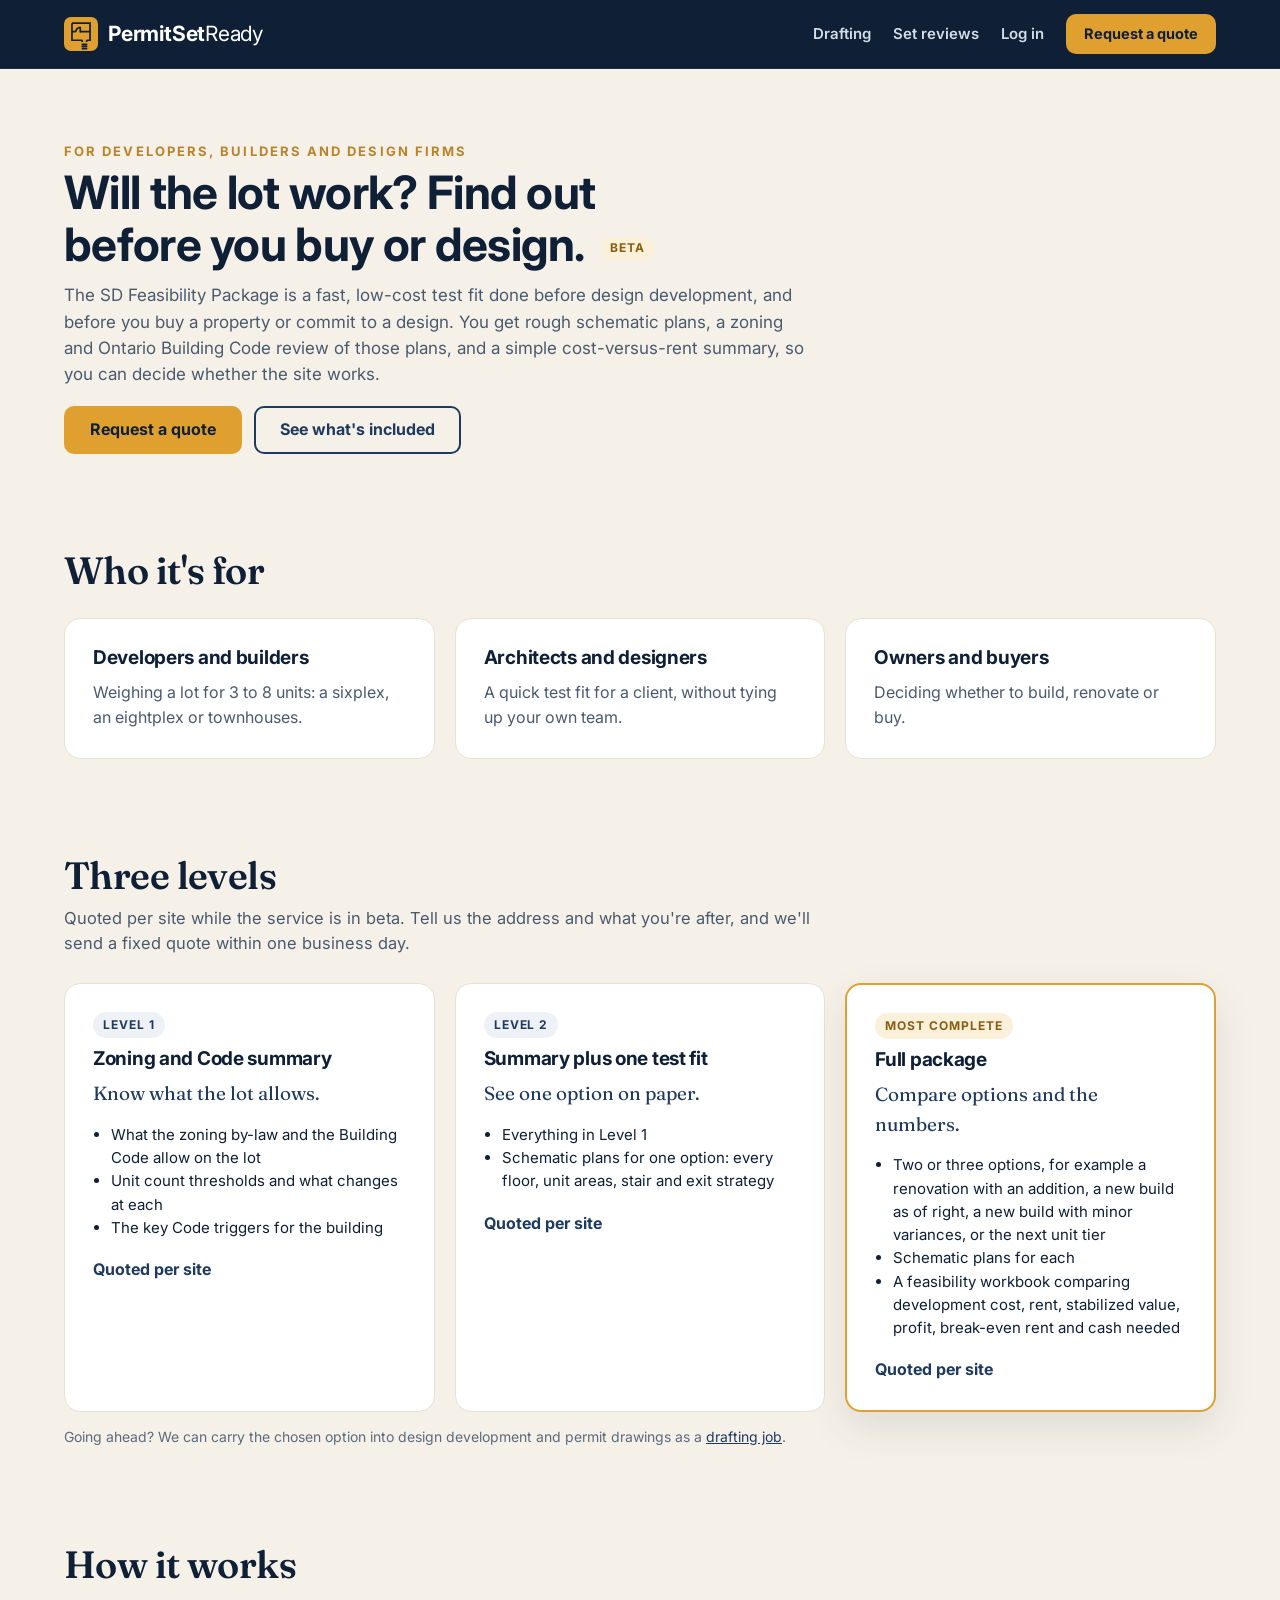
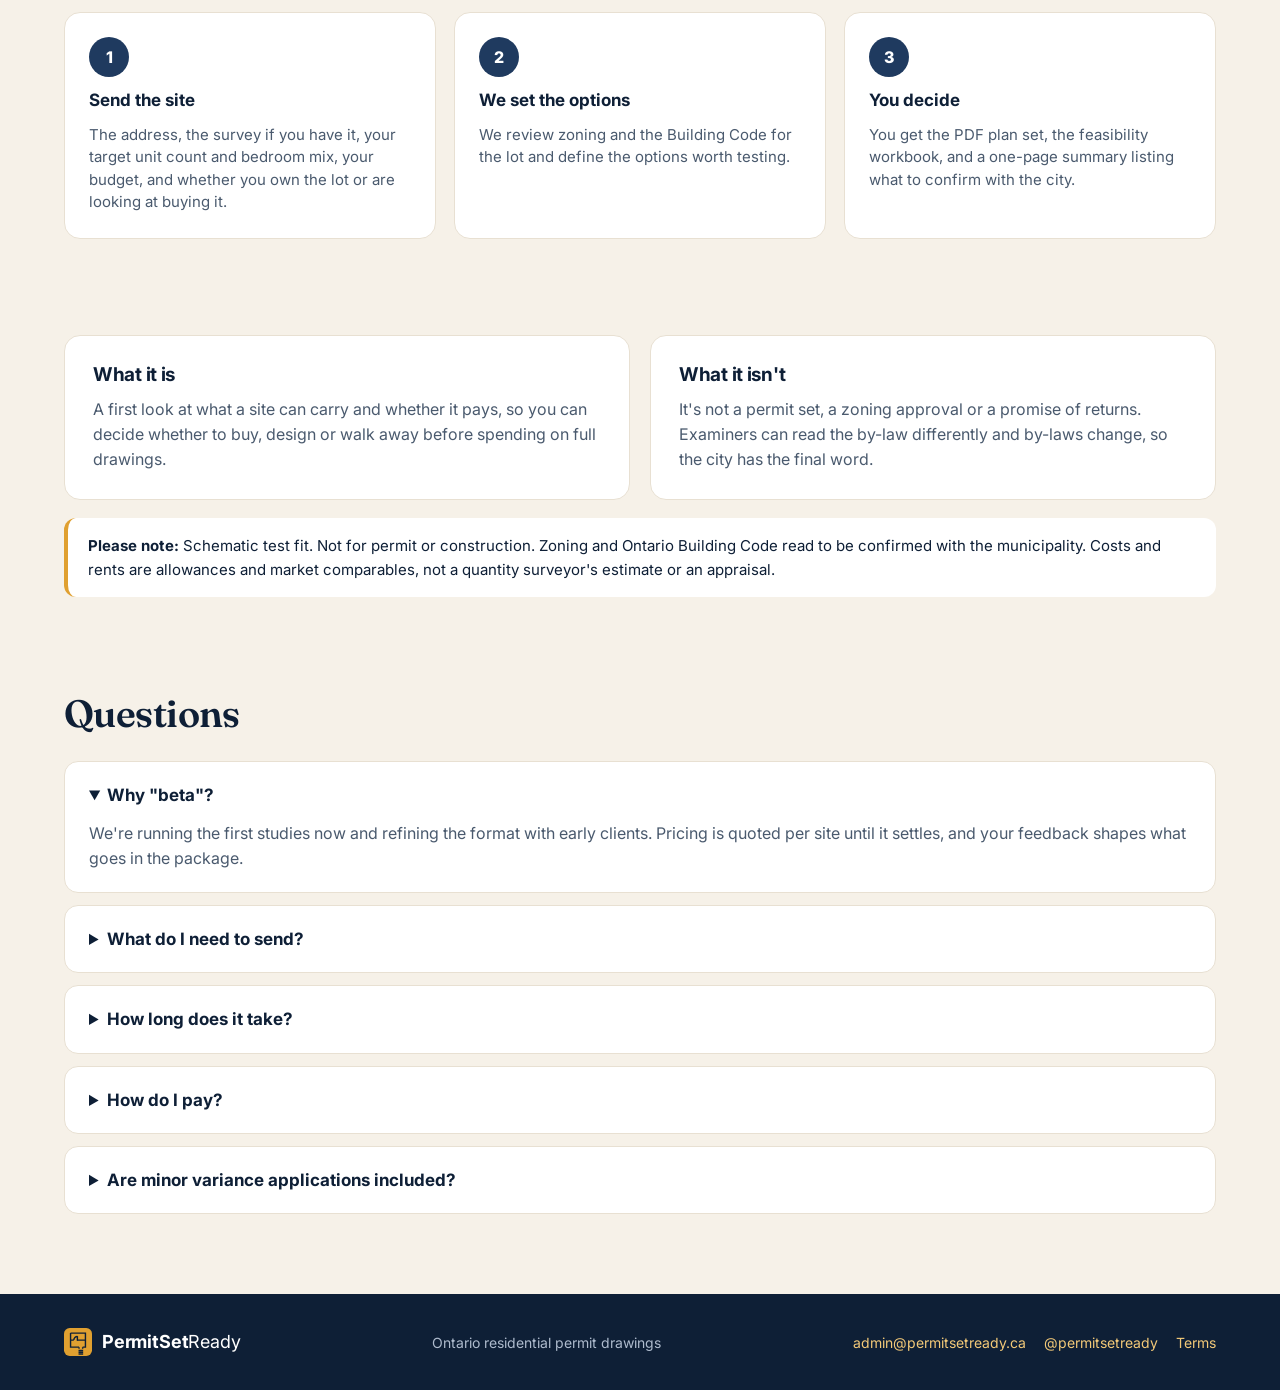
==== feasibility/index.html @ 9a68302f "Preview (not live): SD Feasibility Package (Beta) page, menu links, homepage callout, feasibility op" ====
<!doctype html>
<html lang="en-CA">
<head>
<meta charset="utf-8">
<meta name="viewport" content="width=device-width, initial-scale=1, viewport-fit=cover">
<title>SD Feasibility Package (Beta)</title>
<meta name="description" content="Before you buy a lot or commit to a design: rough schematic plans, a zoning and Ontario Building Code review, and a cost-versus-rent summary for 3 to 8 unit projects. Beta.">
<link rel="canonical" href="https://permitsetready.ca/feasibility/">
<link rel="icon" href="/img/favicon.svg" type="image/svg+xml">
<link rel="preconnect" href="https://fonts.googleapis.com">
<link rel="preconnect" href="https://fonts.gstatic.com" crossorigin>
<link href="https://fonts.googleapis.com/css2?family=Inter:wght@400;500;600;700;800&family=Fraunces:ital,opsz,wght@0,9..144,500;0,9..144,600;1,9..144,600&display=swap" rel="stylesheet">
<link rel="stylesheet" href="/assets/site.css">
<style>
  .tiers .card{gap:10px}
  .tiers ul{margin:4px 0 8px;padding-left:18px;font-size:15px}
  .tiers .tag{font-family:var(--f-display);font-size:19px;color:var(--navy);margin:0}
  .tiers .q{font-weight:700;color:var(--navy)}
  .beta{display:inline-block;margin-left:8px;padding:3px 9px;border-radius:999px;background:var(--amber-soft);color:#8A5E12;font:700 12px/1.4 Inter,sans-serif;letter-spacing:.08em;text-transform:uppercase;vertical-align:middle}
  .disc{border-left:4px solid var(--amber);background:#fff;border-radius:12px;padding:16px 20px;font-size:15px}
</style>
</head>
<body>
<header class="site-header">
  <div class="wrap">
    <nav aria-label="Main">
      <a class="logo" href="/" aria-label="PermitSetReady home"><img src="/img/logo-icon-amber.svg" alt="" width="34" height="34"><span><b>PermitSet</b>Ready</span></a>
      <button class="burger" type="button" aria-expanded="false" aria-controls="menu" onclick="var m=document.getElementById('menu');m.classList.toggle('open');this.setAttribute('aria-expanded',m.classList.contains('open'))">Menu</button>
      <div class="menu" id="menu">
        <a href="/">Drafting</a>
        <a href="/review/">Set reviews</a>
        <a href="/start/#jobs">Log in</a>
        <a class="btn btn-amber btn-sm" href="/start/#new/feasibility">Request a quote</a>
      </div>
    </nav>
  </div>
</header>

<main>
  <section class="wrap section">
    <p class="eyebrow">For developers, builders and design firms</p>
    <h1 style="font-size:clamp(30px,4.4vw,46px);margin:6px 0 12px;max-width:860px">Will the lot work? Find out before you buy or design. <span class="beta">Beta</span></h1>
    <p class="muted" style="font-size:17px;max-width:740px">The SD Feasibility Package is a fast, low-cost test fit done before design development, and before you buy a property or commit to a design. You get rough schematic plans, a zoning and Ontario Building Code review of those plans, and a simple cost-versus-rent summary, so you can decide whether the site works.</p>
    <div class="ctas" style="margin-top:18px"><a class="btn btn-amber" href="/start/#new/feasibility">Request a quote</a><a class="btn btn-line" href="#tiers">See what's included</a></div>
  </section>

  <section class="wrap section" id="who">
    <div class="section-head"><h2>Who it's for</h2></div>
    <div class="grid-3">
      <div class="card"><h3>Developers and builders</h3><p class="muted" style="margin:0">Weighing a lot for 3 to 8 units: a sixplex, an eightplex or townhouses.</p></div>
      <div class="card"><h3>Architects and designers</h3><p class="muted" style="margin:0">A quick test fit for a client, without tying up your own team.</p></div>
      <div class="card"><h3>Owners and buyers</h3><p class="muted" style="margin:0">Deciding whether to build, renovate or buy.</p></div>
    </div>
  </section>

  <section class="wrap section" id="tiers">
    <div class="section-head"><h2>Three levels</h2><p>Quoted per site while the service is in beta. Tell us the address and what you're after, and we'll send a fixed quote within one business day.</p></div>
    <div class="grid-3 tiers">
      <div class="card">
        <span class="pill navy">Level 1</span>
        <h3>Zoning and Code summary</h3>
        <p class="tag">Know what the lot allows.</p>
        <ul><li>What the zoning by-law and the Building Code allow on the lot</li><li>Unit count thresholds and what changes at each</li><li>The key Code triggers for the building</li></ul>
        <span class="q">Quoted per site</span>
      </div>
      <div class="card">
        <span class="pill navy">Level 2</span>
        <h3>Summary plus one test fit</h3>
        <p class="tag">See one option on paper.</p>
        <ul><li>Everything in Level 1</li><li>Schematic plans for one option: every floor, unit areas, stair and exit strategy</li></ul>
        <span class="q">Quoted per site</span>
      </div>
      <div class="card feature">
        <span class="pill">Most complete</span>
        <h3>Full package</h3>
        <p class="tag">Compare options and the numbers.</p>
        <ul><li>Two or three options, for example a renovation with an addition, a new build as of right, a new build with minor variances, or the next unit tier</li><li>Schematic plans for each</li><li>A feasibility workbook comparing development cost, rent, stabilized value, profit, break-even rent and cash needed</li></ul>
        <span class="q">Quoted per site</span>
      </div>
    </div>
    <p class="small" style="margin-top:14px">Going ahead? We can carry the chosen option into design development and permit drawings as a <a href="/#pricing">drafting job</a>.</p>
  </section>

  <section class="wrap section" id="how">
    <div class="section-head"><h2>How it works</h2></div>
    <ol class="steps">
      <li><span class="num">1</span><b>Send the site</b><span class="d">The address, the survey if you have it, your target unit count and bedroom mix, your budget, and whether you own the lot or are looking at buying it.</span></li>
      <li><span class="num">2</span><b>We set the options</b><span class="d">We review zoning and the Building Code for the lot and define the options worth testing.</span></li>
      <li><span class="num">3</span><b>You decide</b><span class="d">You get the PDF plan set, the feasibility workbook, and a one-page summary listing what to confirm with the city.</span></li>
    </ol>
  </section>

  <section class="wrap section" id="limits">
    <div class="grid-2">
      <div class="card">
        <h3>What it is</h3>
        <p class="muted" style="margin:0">A first look at what a site can carry and whether it pays, so you can decide whether to buy, design or walk away before spending on full drawings.</p>
      </div>
      <div class="card">
        <h3>What it isn't</h3>
        <p class="muted" style="margin:0">It's not a permit set, a zoning approval or a promise of returns. Examiners can read the by-law differently and by-laws change, so the city has the final word.</p>
      </div>
    </div>
    <p class="disc" style="margin-top:18px"><b>Please note:</b> Schematic test fit. Not for permit or construction. Zoning and Ontario Building Code read to be confirmed with the municipality. Costs and rents are allowances and market comparables, not a quantity surveyor&#39;s estimate or an appraisal.</p>
  </section>

  <section class="wrap section last" id="faq">
    <div class="section-head"><h2>Questions</h2></div>
    <div class="faq">
      <details open><summary>Why "beta"?</summary><p>We're running the first studies now and refining the format with early clients. Pricing is quoted per site until it settles, and your feedback shapes what goes in the package.</p></details>
      <details><summary>What do I need to send?</summary><p>The address is enough to start. A survey, any existing drawings, your target unit count and bedroom mix, and your budget make the test fit more accurate.</p></details>
      <details><summary>How long does it take?</summary><p>It depends on the level and the site. The delivery date is set in your quote, before you pay anything.</p></details>
      <details><summary>How do I pay?</summary><p>Accept the quote on your job page and pay the deposit by card. The balance is due when the package is ready, the same way as our drafting jobs.</p></details>
      <details><summary>Are minor variance applications included?</summary><p>No. The study can show an option that needs variances and what those would be, but the application itself is separate.</p></details>
    </div>
  </section>
</main>
<footer class="site-footer">
  <div class="wrap row">
    <a class="logo" href="/"><img src="/img/logo-icon-amber.svg" alt="" width="28" height="28"><span><b>PermitSet</b>Ready</span></a>
    <span>Ontario residential permit drawings</span>
    <span class="links"><a href="mailto:admin@permitsetready.ca">admin@permitsetready.ca</a><a href="https://instagram.com/permitsetready" rel="noopener" target="_blank">@permitsetready</a><a href="/terms/">Terms</a></span>
  </div>
</footer>
</body>
</html>
---- assets/site.css ----
/* PermitSetReady — shared styles for the website and the client portal.
   One brand: navy + amber on warm paper; Fraunces for headlines, Inter for everything else. */
:root{
  --ink:#0E1F36; --navy:#1F3A5F; --navy-2:#2A4A73;
  --amber:#E0A030; --amber-2:#F3C978; --amber-deep:#B9832A; --amber-soft:#FBF0D9; --amber-wash:#FBF5E8;
  --paper:#F6F1E8; --card:#FFFFFF; --line:#E8E0D2; --line-2:#E2D9C8;
  --text:#0E1F36; --muted:#4A5A6E; --muted-2:#5B6B7F; --on-dark:#D3DCE8; --on-dark-2:#AEBBCD;
  --ok:#2F7A55; --ok-soft:#E6F2EC; --warn:#A8670A; --warn-soft:#FBF0D9; --bad:#A33A2B; --bad-soft:#F8E4E0;
  --f-display:"Fraunces",Georgia,serif; --f-body:"Inter",system-ui,-apple-system,"Segoe UI",sans-serif;
  --max:1200px; --r:16px; --r-sm:10px;
}
*{box-sizing:border-box}
html{scroll-behavior:smooth}
body{margin:0;font-family:var(--f-body);color:var(--text);background:var(--paper);line-height:1.55;-webkit-font-smoothing:antialiased}
img{max-width:100%;height:auto;display:block}
a{color:var(--navy)} a:hover{color:var(--ink)}
h1,h2,h3{margin:0;line-height:1.12;letter-spacing:-0.015em;text-wrap:balance}
p{margin:0}
.serif{font-family:var(--f-display);font-weight:600}
.wrap{max-width:var(--max);margin:0 auto;padding-inline:24px}
@media (max-width:600px){.wrap{padding-inline:16px}}
.eyebrow{margin:0;color:var(--amber-deep);font-size:13px;font-weight:700;letter-spacing:.16em;text-transform:uppercase}
.on-dark .eyebrow,.eyebrow.light{color:var(--amber-2)}
.lead{font-size:18.5px;line-height:1.6;color:var(--muted)}
.muted{color:var(--muted)} .small{font-size:14px;color:var(--muted-2)}
:focus-visible{outline:3px solid var(--amber);outline-offset:2px}

/* buttons */
.btn{display:inline-flex;align-items:center;justify-content:center;gap:8px;min-height:48px;padding:0 24px;border-radius:var(--r-sm);font-weight:700;font-size:16px;text-decoration:none;border:2px solid transparent;cursor:pointer;font-family:inherit;transition:background .15s,border-color .15s,color .15s}
.btn-amber{background:var(--amber);color:var(--ink)} .btn-amber:hover{background:var(--amber-2);color:var(--ink)}
.btn-navy{background:var(--navy);color:#fff} .btn-navy:hover{background:var(--ink);color:#fff}
.btn-line{border-color:var(--navy);color:var(--navy);background:transparent} .btn-line:hover{background:var(--navy);color:#fff}
.btn-ghost{border-color:rgba(255,255,255,.4);color:#fff;background:transparent} .btn-ghost:hover{background:rgba(255,255,255,.1);color:#fff}
.btn-sm{min-height:40px;padding:0 16px;font-size:14.5px}
.btn svg{width:18px;height:18px}

/* header */
.site-header{background:var(--ink);padding:14px 0;position:sticky;top:env(safe-area-inset-top,0px);z-index:20;border-bottom:1px solid rgba(255,255,255,.06)}
.site-header nav{display:flex;flex-wrap:wrap;align-items:center;justify-content:space-between;gap:12px}
.logo{display:flex;align-items:center;gap:10px;text-decoration:none;color:#fff}
.logo img{width:34px;height:34px}
.logo span{font-size:21px;letter-spacing:-.01em;font-weight:400} .logo b{font-weight:700}
.logo .badge{margin-left:6px;padding:4px 10px;border-radius:999px;background:rgba(243,201,120,.16);color:var(--amber-2);font-size:12px;font-weight:700;letter-spacing:.08em;text-transform:uppercase}
.menu{display:flex;flex-wrap:wrap;gap:22px;align-items:center;font-size:15px;font-weight:600}
.menu a{color:var(--on-dark);text-decoration:none} .menu a:hover{color:#fff}
.menu a.quiet{color:#8FA0B6;font-weight:500}
.menu a.btn{color:var(--ink)}
.burger{display:none;background:none;border:1px solid rgba(255,255,255,.3);color:#fff;border-radius:8px;min-height:44px;padding:0 14px;font:inherit;font-weight:600;cursor:pointer}
@media (max-width:900px){
  .burger{display:inline-flex;align-items:center}
  .menu{display:none;width:100%;flex-direction:column;align-items:stretch;gap:4px;padding-top:10px}
  .menu.open{display:flex}
  .menu a{padding:10px 0}
  .menu a.btn{margin-top:6px}
}

/* hero */
.hero{position:relative;background:var(--ink);overflow:hidden;color:#fff}
.hero .bg{position:absolute;inset:0;background-size:cover;background-position:right center}
.hero::after{content:"";position:absolute;inset:0;background:linear-gradient(90deg,rgba(14,31,54,.97) 0%,rgba(14,31,54,.9) 42%,rgba(14,31,54,.4) 70%,rgba(14,31,54,.15) 100%)}
.hero .inner{position:relative;z-index:1;padding-block:88px 96px;display:flex;flex-direction:column;gap:18px}
.hero h1{font-family:var(--f-display);font-weight:600;font-size:clamp(38px,6vw,60px);line-height:1.04;max-width:680px}
.hero h1 em{color:var(--amber-2);font-style:italic}
.hero .lead{color:var(--on-dark);max-width:540px}
.hero .ctas{display:flex;flex-wrap:wrap;gap:12px;margin-top:8px}
@media (max-width:700px){.hero .bg{background-position:62% center}.hero::after{background:linear-gradient(180deg,rgba(14,31,54,.85) 0%,rgba(14,31,54,.75) 55%,rgba(14,31,54,.94) 100%)}.hero .inner{padding-block:56px 64px}}
.hero.doors .inner{padding-bottom:190px}

/* door cards (landing) */
.doors-wrap{position:relative;z-index:2;margin-top:-130px}
.doors-wrap h2{color:#fff;font-size:15px;font-weight:700;letter-spacing:.14em;text-transform:uppercase;margin-bottom:18px}
.door-grid{display:grid;grid-template-columns:repeat(auto-fit,minmax(min(100%,420px),1fr));gap:24px}
.door{display:flex;flex-direction:column;border-radius:20px;overflow:hidden;text-decoration:none;box-shadow:0 14px 40px rgba(14,31,54,.16);transition:transform .2s,box-shadow .2s}
.door:hover{transform:translateY(-4px);box-shadow:0 22px 50px rgba(14,31,54,.22)}
.door img{width:100%;height:230px;object-fit:cover}
.door .body{padding:30px 32px 32px;display:flex;flex-direction:column;gap:14px;flex-grow:1}
.door h3{font-family:var(--f-display);font-weight:600;font-size:32px;line-height:1.1}
.door.light{background:#fff;color:var(--ink)} .door.light p.desc{color:var(--muted)}
.door.dark{background:var(--navy);color:#fff} .door.dark p.desc{color:#C9D4E2} .door.dark .eyebrow{color:var(--amber-2)}
.door p.desc{font-size:16.5px;line-height:1.55}
.door .go{margin-top:auto;align-self:flex-start}
@media (prefers-reduced-motion:reduce){.door,.btn{transition:none}.door:hover{transform:none}}

/* lists with ticks */
.ticks{list-style:none;margin:4px 0 0;padding:0;display:flex;flex-direction:column;gap:8px;font-size:15px}
.ticks li{display:flex;gap:10px;align-items:flex-start}
.ticks li::before{content:"";flex:0 0 18px;height:18px;margin-top:2px;background:no-repeat center/18px url("data:image/svg+xml,%3Csvg xmlns='http://www.w3.org/2000/svg' viewBox='0 0 24 24' fill='none' stroke='%23E0A030' stroke-width='2.6' stroke-linecap='round' stroke-linejoin='round'%3E%3Cpath d='M5 12l5 5L20 7'/%3E%3C/svg%3E")}

/* sections */
section{scroll-margin-top:80px}
.section{padding-block:72px 24px}
.section.last{padding-bottom:80px}
.section-head{display:flex;flex-direction:column;gap:8px;margin-bottom:26px;max-width:760px}
.section-head h2{font-family:var(--f-display);font-weight:600;font-size:clamp(30px,4vw,38px)}
.section-head p{color:var(--muted);font-size:16.5px}

/* stats strip */
.stats{display:grid;grid-template-columns:repeat(auto-fit,minmax(200px,1fr));border-top:1px solid var(--line-2);border-bottom:1px solid var(--line-2)}
.stats div{padding:24px 20px}
.stats b{display:block;font-size:30px;font-weight:800;letter-spacing:-.02em}
.stats span{color:var(--muted-2);font-size:14px}
.stats.dark{background:var(--navy);color:#fff;border:0} .stats.dark span{color:var(--on-dark-2)}

/* cards */
.card{background:var(--card);border:1px solid var(--line);border-radius:var(--r);padding:28px;display:flex;flex-direction:column;gap:12px;min-width:0}
.card h3{font-size:19px}
.card.feature{border:2px solid var(--amber);box-shadow:0 16px 40px rgba(14,31,54,.10)}
.card.dark{background:var(--ink);color:#fff;border:0}
.grid-2{display:grid;grid-template-columns:repeat(auto-fit,minmax(min(100%,340px),1fr));gap:20px}
.grid-3{display:grid;grid-template-columns:repeat(auto-fit,minmax(min(100%,300px),1fr));gap:20px}
.grid-4{display:grid;grid-template-columns:repeat(auto-fit,minmax(min(100%,250px),1fr));gap:18px}
.pill{align-self:flex-start;padding:4px 10px;border-radius:999px;background:var(--amber-soft);color:#8A5E12;font-size:12px;font-weight:700;letter-spacing:.08em;text-transform:uppercase}
.pill.navy{background:#EEF2F7;color:var(--navy)}
.price{font-size:40px;font-weight:800;letter-spacing:-.02em;margin-top:6px}
.price small{font-size:18px;font-weight:600;color:var(--muted-2)}
.icon{width:30px;height:30px;stroke:var(--navy);fill:none;stroke-width:1.7;stroke-linecap:round;stroke-linejoin:round}

/* price list */
.plist{list-style:none;margin:0;padding:0}
.plist li{display:flex;justify-content:space-between;gap:12px;padding:11px 0;border-bottom:1px solid rgba(14,31,54,.08);font-size:15.5px}
.plist li b{font-weight:700}

/* steps */
.steps{list-style:none;margin:0;padding:0;display:grid;grid-template-columns:repeat(auto-fit,minmax(min(100%,240px),1fr));gap:18px}
.steps li{background:#fff;border:1px solid var(--line);border-radius:var(--r);padding:24px;display:flex;flex-direction:column;gap:10px}
.steps .num{width:40px;height:40px;border-radius:50%;background:var(--navy);color:#fff;font-weight:800;display:flex;align-items:center;justify-content:center}
.steps b{font-size:17px} .steps span.d{color:var(--muted);font-size:15px;line-height:1.5}
.steps .who{margin-top:auto;color:var(--amber-deep);font-size:12px;font-weight:700;letter-spacing:.1em;text-transform:uppercase}

/* table */
.table-box{overflow-x:auto;background:#fff;border:1px solid var(--line);border-radius:var(--r)}
.wtable{width:100%;min-width:760px;border-collapse:collapse}
.wtable th,.wtable td{padding:16px 18px;text-align:left;vertical-align:top;border-bottom:1px solid var(--line);font-size:15px;line-height:1.45}
.wtable thead th{background:var(--ink);color:#fff;font-size:14px;font-weight:700}
.wtable tbody th{color:var(--muted-2);font-weight:600;width:24%}
.wtable td.us{background:var(--amber-wash)}

/* callout */
.callout{display:flex;gap:14px;align-items:flex-start;background:#fff;border:1px solid var(--line);border-radius:14px;padding:18px 22px}
.callout svg{flex:0 0 22px;margin-top:2px}
.callout p{color:var(--muted);font-size:14.5px;line-height:1.6}
.callout b{color:var(--ink)}

/* dark panel */
.panel-dark{background:var(--ink);color:#fff;border-radius:20px;padding:40px 44px;display:flex;flex-wrap:wrap;gap:32px}
.panel-dark .col-a{flex:1 1 360px} .panel-dark .col-b{flex:1 1 480px;display:flex;flex-direction:column;gap:14px;color:var(--on-dark);font-size:16.5px;line-height:1.6}
.panel-dark h2{font-family:var(--f-display);font-weight:600;font-size:34px;line-height:1.12;margin-top:10px}
@media (max-width:600px){.panel-dark{padding:28px 22px}}

/* split hero (homeowners) */
.split{display:flex;flex-wrap:wrap;gap:48px;align-items:center}
.split > div{flex:1 1 480px;display:flex;flex-direction:column;gap:18px;min-width:0}
.split > img{flex:1 1 520px;min-width:0;width:100%;aspect-ratio:3/2;object-fit:cover;border-radius:20px;box-shadow:0 18px 44px rgba(14,31,54,.16)}
.page-hero{background:#fff;border-bottom:1px solid var(--line)}
.page-hero .split{padding-block:72px}
.page-hero h1{font-family:var(--f-display);font-weight:600;font-size:clamp(36px,5vw,54px);line-height:1.05}
.ctas{display:flex;flex-wrap:wrap;gap:12px}

/* gallery */
.gallery{display:grid;grid-template-columns:repeat(auto-fit,minmax(min(100%,260px),1fr));gap:16px}
.gallery figure{margin:0;background:#fff;border:1px solid var(--line);border-radius:14px;overflow:hidden;display:flex;flex-direction:column}
.gallery img{width:100%;height:220px;object-fit:contain;padding:12px;background:#fff}
.gallery figcaption{padding:10px 14px;background:var(--amber-wash);font-size:13px;font-weight:600;color:var(--navy);border-top:1px solid var(--line)}

/* faq */
.faq{display:flex;flex-direction:column;gap:12px}
.faq details{background:#fff;border:1px solid var(--line);border-radius:14px;padding:20px 24px}
.faq summary{cursor:pointer;font-weight:700;font-size:17px}
.faq details p{margin-top:12px;color:var(--muted);font-size:16px;line-height:1.6}

/* products */
.product{background:#fff;border:1px solid var(--line);border-radius:var(--r);overflow:hidden;display:flex;flex-direction:column}
.product img{width:100%;height:190px;object-fit:cover}
.product .body{padding:22px;display:flex;flex-direction:column;gap:10px;flex-grow:1}
.product .body .btn{margin-top:auto;align-self:flex-start}
.product .cost{font-weight:700}

/* footer */
.site-footer{background:var(--ink);color:var(--on-dark-2);padding:34px 0;font-size:14px}
.site-footer .row{display:flex;flex-wrap:wrap;gap:18px;justify-content:space-between;align-items:center}
.site-footer a{color:var(--amber-2);text-decoration:none} .site-footer a:hover{color:#fff}
.site-footer .links{display:flex;flex-wrap:wrap;gap:18px}
.site-footer .logo span{font-size:18px} .site-footer .logo img{width:28px;height:28px}
.sr-only{position:absolute;width:1px;height:1px;padding:0;margin:-1px;overflow:hidden;clip:rect(0,0,0,0);white-space:nowrap;border:0}
.site-footer a.logo{color:#fff}
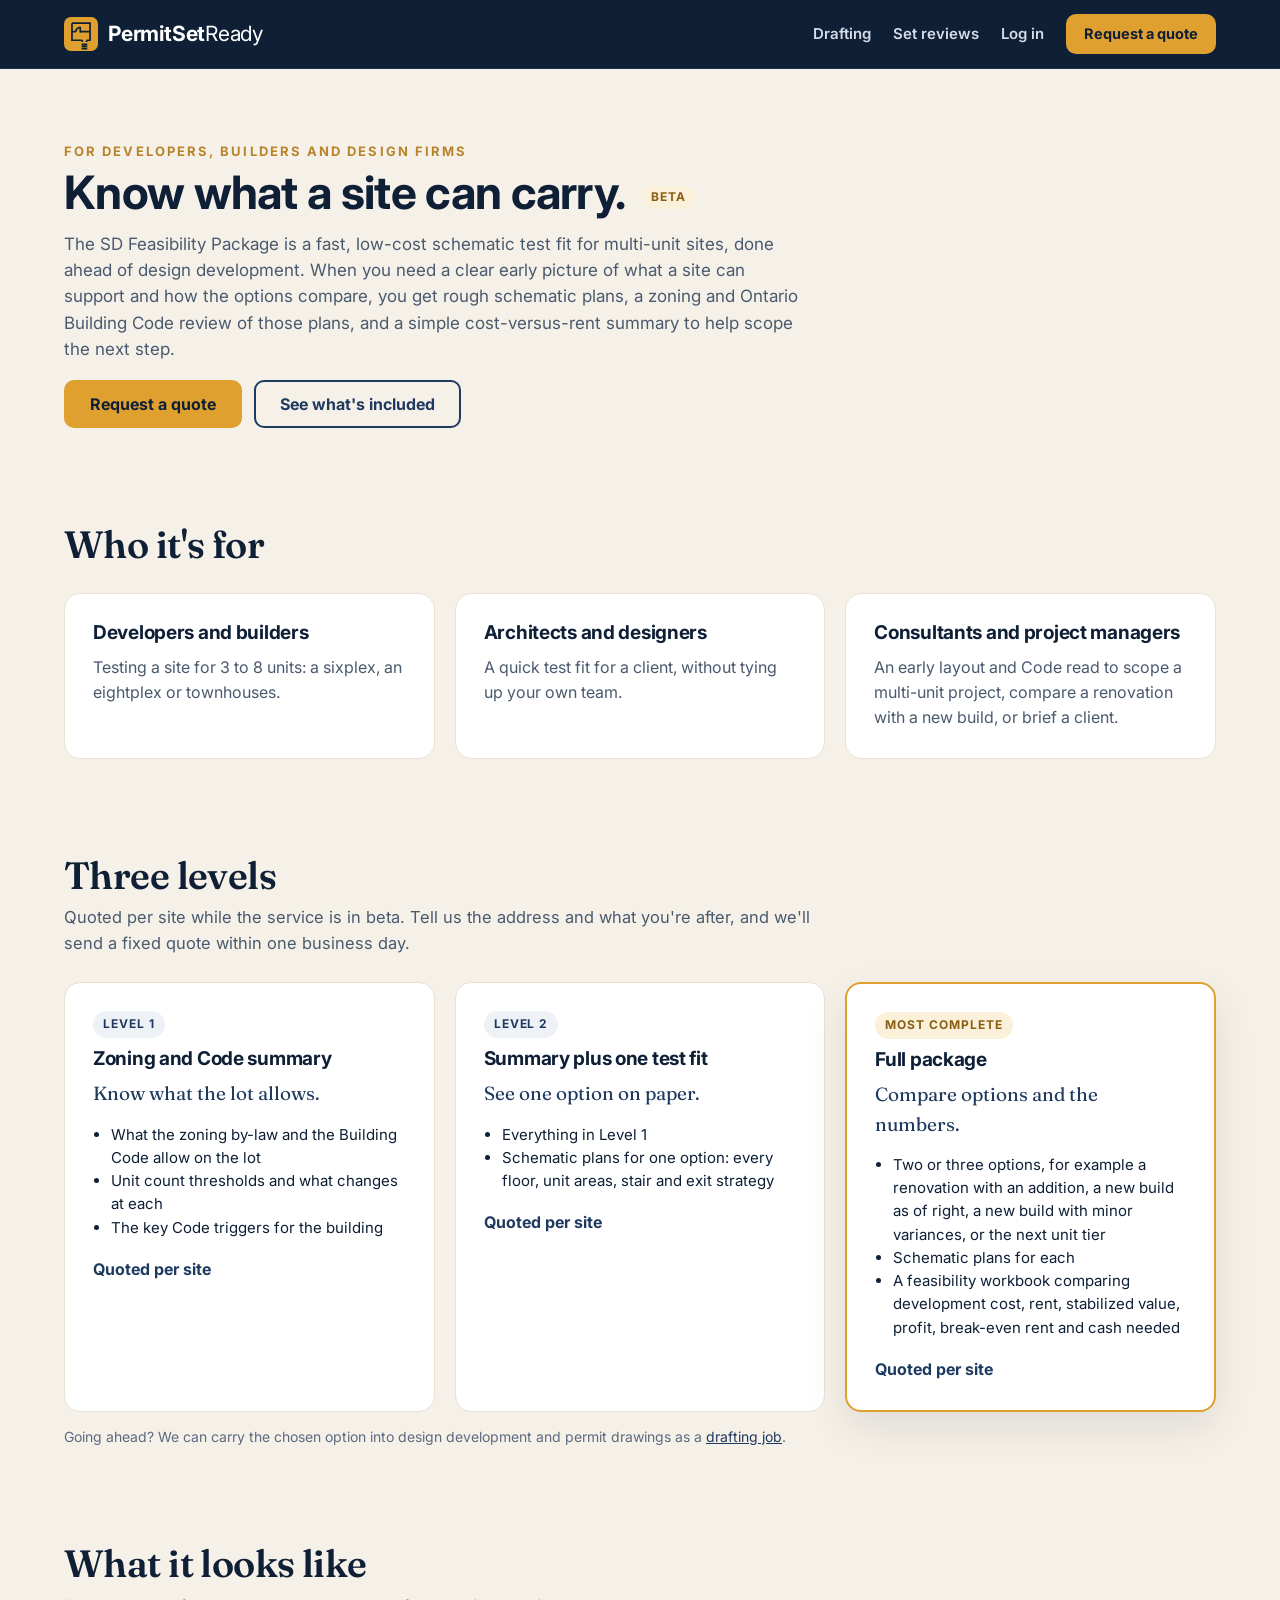
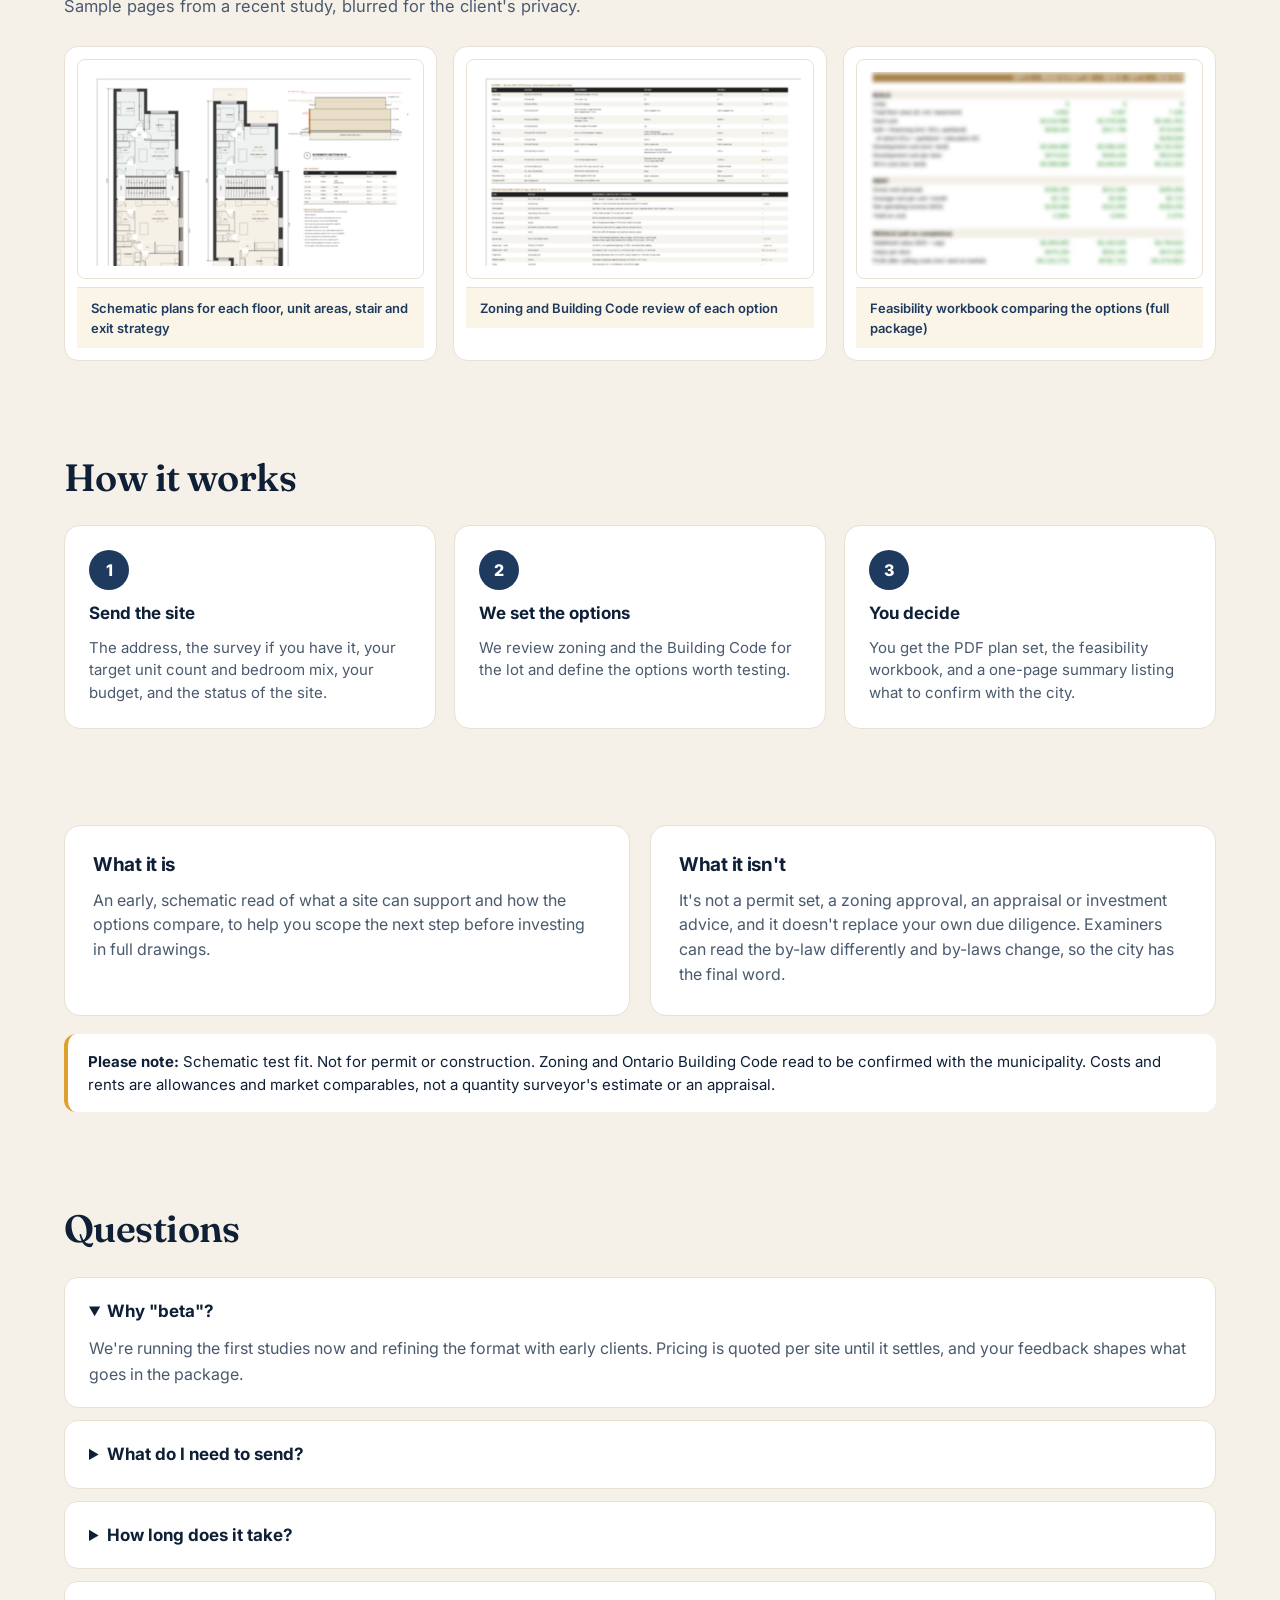
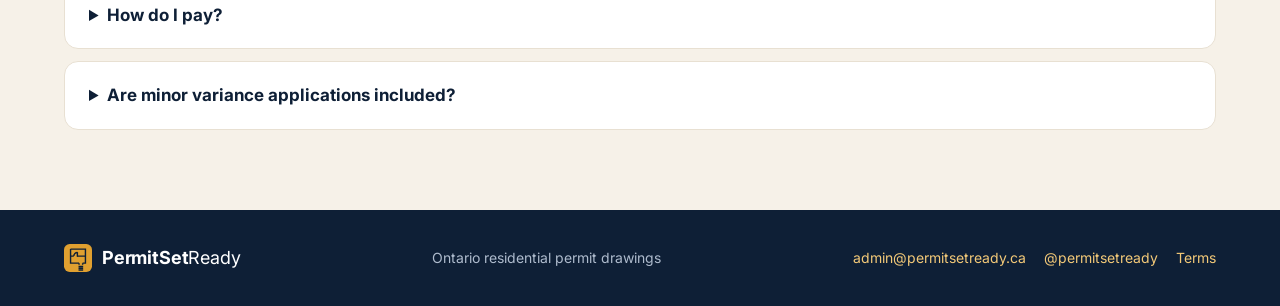
==== commit d3b043d8: "Preview: feasibility copy for firms (no 'before you buy'), blurred sample pages, paid in full up fro" ====
--- a/feasibility/index.html
+++ b/feasibility/index.html
@@ -4,7 +4,7 @@
 <meta charset="utf-8">
 <meta name="viewport" content="width=device-width, initial-scale=1, viewport-fit=cover">
 <title>SD Feasibility Package (Beta)</title>
-<meta name="description" content="Before you buy a lot or commit to a design: rough schematic plans, a zoning and Ontario Building Code review, and a cost-versus-rent summary for 3 to 8 unit projects. Beta.">
+<meta name="description" content="An early schematic read of what a multi-unit site can support: rough plans, a zoning and Ontario Building Code review, and a cost-versus-rent summary for 3 to 8 unit projects. For developers, builders and design firms. Beta.">
 <link rel="canonical" href="https://permitsetready.ca/feasibility/">
 <link rel="icon" href="/img/favicon.svg" type="image/svg+xml">
 <link rel="preconnect" href="https://fonts.googleapis.com">
@@ -39,17 +39,17 @@
 <main>
   <section class="wrap section">
     <p class="eyebrow">For developers, builders and design firms</p>
-    <h1 style="font-size:clamp(30px,4.4vw,46px);margin:6px 0 12px;max-width:860px">Will the lot work? Find out before you buy or design. <span class="beta">Beta</span></h1>
-    <p class="muted" style="font-size:17px;max-width:740px">The SD Feasibility Package is a fast, low-cost test fit done before design development, and before you buy a property or commit to a design. You get rough schematic plans, a zoning and Ontario Building Code review of those plans, and a simple cost-versus-rent summary, so you can decide whether the site works.</p>
+    <h1 style="font-size:clamp(30px,4.4vw,46px);margin:6px 0 12px;max-width:860px">Know what a site can carry. <span class="beta">Beta</span></h1>
+    <p class="muted" style="font-size:17px;max-width:740px">The SD Feasibility Package is a fast, low-cost schematic test fit for multi-unit sites, done ahead of design development. When you need a clear early picture of what a site can support and how the options compare, you get rough schematic plans, a zoning and Ontario Building Code review of those plans, and a simple cost-versus-rent summary to help scope the next step.</p>
     <div class="ctas" style="margin-top:18px"><a class="btn btn-amber" href="/start/#new/feasibility">Request a quote</a><a class="btn btn-line" href="#tiers">See what's included</a></div>
   </section>
 
   <section class="wrap section" id="who">
     <div class="section-head"><h2>Who it's for</h2></div>
     <div class="grid-3">
-      <div class="card"><h3>Developers and builders</h3><p class="muted" style="margin:0">Weighing a lot for 3 to 8 units: a sixplex, an eightplex or townhouses.</p></div>
+      <div class="card"><h3>Developers and builders</h3><p class="muted" style="margin:0">Testing a site for 3 to 8 units: a sixplex, an eightplex or townhouses.</p></div>
       <div class="card"><h3>Architects and designers</h3><p class="muted" style="margin:0">A quick test fit for a client, without tying up your own team.</p></div>
-      <div class="card"><h3>Owners and buyers</h3><p class="muted" style="margin:0">Deciding whether to build, renovate or buy.</p></div>
+      <div class="card"><h3>Consultants and project managers</h3><p class="muted" style="margin:0">An early layout and Code read to scope a multi-unit project, compare a renovation with a new build, or brief a client.</p></div>
     </div>
   </section>
 
@@ -81,10 +81,19 @@
     <p class="small" style="margin-top:14px">Going ahead? We can carry the chosen option into design development and permit drawings as a <a href="/#pricing">drafting job</a>.</p>
   </section>
 
+  <section class="wrap section" id="sample">
+    <div class="section-head"><h2>What it looks like</h2><p>Sample pages from a recent study, blurred for the client's privacy.</p></div>
+    <div class="gallery">
+      <figure class="card" style="padding:12px;margin:0;gap:8px"><img src="/img/feasibility/feas-plans.jpg" alt="Sample schematic floor plans and unit schedule, blurred" loading="lazy" style="width:100%;aspect-ratio:4/3;object-fit:cover;object-position:top left;border-radius:8px;border:1px solid var(--line)"><figcaption class="small">Schematic plans for each floor, unit areas, stair and exit strategy</figcaption></figure>
+      <figure class="card" style="padding:12px;margin:0;gap:8px"><img src="/img/feasibility/feas-zoning.jpg" alt="Sample zoning and Building Code review table, blurred" loading="lazy" style="width:100%;aspect-ratio:4/3;object-fit:cover;object-position:top left;border-radius:8px;border:1px solid var(--line)"><figcaption class="small">Zoning and Building Code review of each option</figcaption></figure>
+      <figure class="card" style="padding:12px;margin:0;gap:8px"><img src="/img/feasibility/feas-workbook.jpg" alt="Sample feasibility workbook summary, blurred" loading="lazy" style="width:100%;aspect-ratio:4/3;object-fit:cover;object-position:top left;border-radius:8px;border:1px solid var(--line)"><figcaption class="small">Feasibility workbook comparing the options (full package)</figcaption></figure>
+    </div>
+  </section>
+
   <section class="wrap section" id="how">
     <div class="section-head"><h2>How it works</h2></div>
     <ol class="steps">
-      <li><span class="num">1</span><b>Send the site</b><span class="d">The address, the survey if you have it, your target unit count and bedroom mix, your budget, and whether you own the lot or are looking at buying it.</span></li>
+      <li><span class="num">1</span><b>Send the site</b><span class="d">The address, the survey if you have it, your target unit count and bedroom mix, your budget, and the status of the site.</span></li>
       <li><span class="num">2</span><b>We set the options</b><span class="d">We review zoning and the Building Code for the lot and define the options worth testing.</span></li>
       <li><span class="num">3</span><b>You decide</b><span class="d">You get the PDF plan set, the feasibility workbook, and a one-page summary listing what to confirm with the city.</span></li>
     </ol>
@@ -94,11 +103,11 @@
     <div class="grid-2">
       <div class="card">
         <h3>What it is</h3>
-        <p class="muted" style="margin:0">A first look at what a site can carry and whether it pays, so you can decide whether to buy, design or walk away before spending on full drawings.</p>
+        <p class="muted" style="margin:0">An early, schematic read of what a site can support and how the options compare, to help you scope the next step before investing in full drawings.</p>
       </div>
       <div class="card">
         <h3>What it isn't</h3>
-        <p class="muted" style="margin:0">It's not a permit set, a zoning approval or a promise of returns. Examiners can read the by-law differently and by-laws change, so the city has the final word.</p>
+        <p class="muted" style="margin:0">It's not a permit set, a zoning approval, an appraisal or investment advice, and it doesn't replace your own due diligence. Examiners can read the by-law differently and by-laws change, so the city has the final word.</p>
       </div>
     </div>
     <p class="disc" style="margin-top:18px"><b>Please note:</b> Schematic test fit. Not for permit or construction. Zoning and Ontario Building Code read to be confirmed with the municipality. Costs and rents are allowances and market comparables, not a quantity surveyor&#39;s estimate or an appraisal.</p>
@@ -110,7 +119,7 @@
       <details open><summary>Why "beta"?</summary><p>We're running the first studies now and refining the format with early clients. Pricing is quoted per site until it settles, and your feedback shapes what goes in the package.</p></details>
       <details><summary>What do I need to send?</summary><p>The address is enough to start. A survey, any existing drawings, your target unit count and bedroom mix, and your budget make the test fit more accurate.</p></details>
       <details><summary>How long does it take?</summary><p>It depends on the level and the site. The delivery date is set in your quote, before you pay anything.</p></details>
-      <details><summary>How do I pay?</summary><p>Accept the quote on your job page and pay the deposit by card. The balance is due when the package is ready, the same way as our drafting jobs.</p></details>
+      <details><summary>How do I pay?</summary><p>By card on your job page when you accept the quote. Feasibility packages are paid in full up front, plus HST.</p></details>
       <details><summary>Are minor variance applications included?</summary><p>No. The study can show an option that needs variances and what those would be, but the application itself is separate.</p></details>
     </div>
   </section>
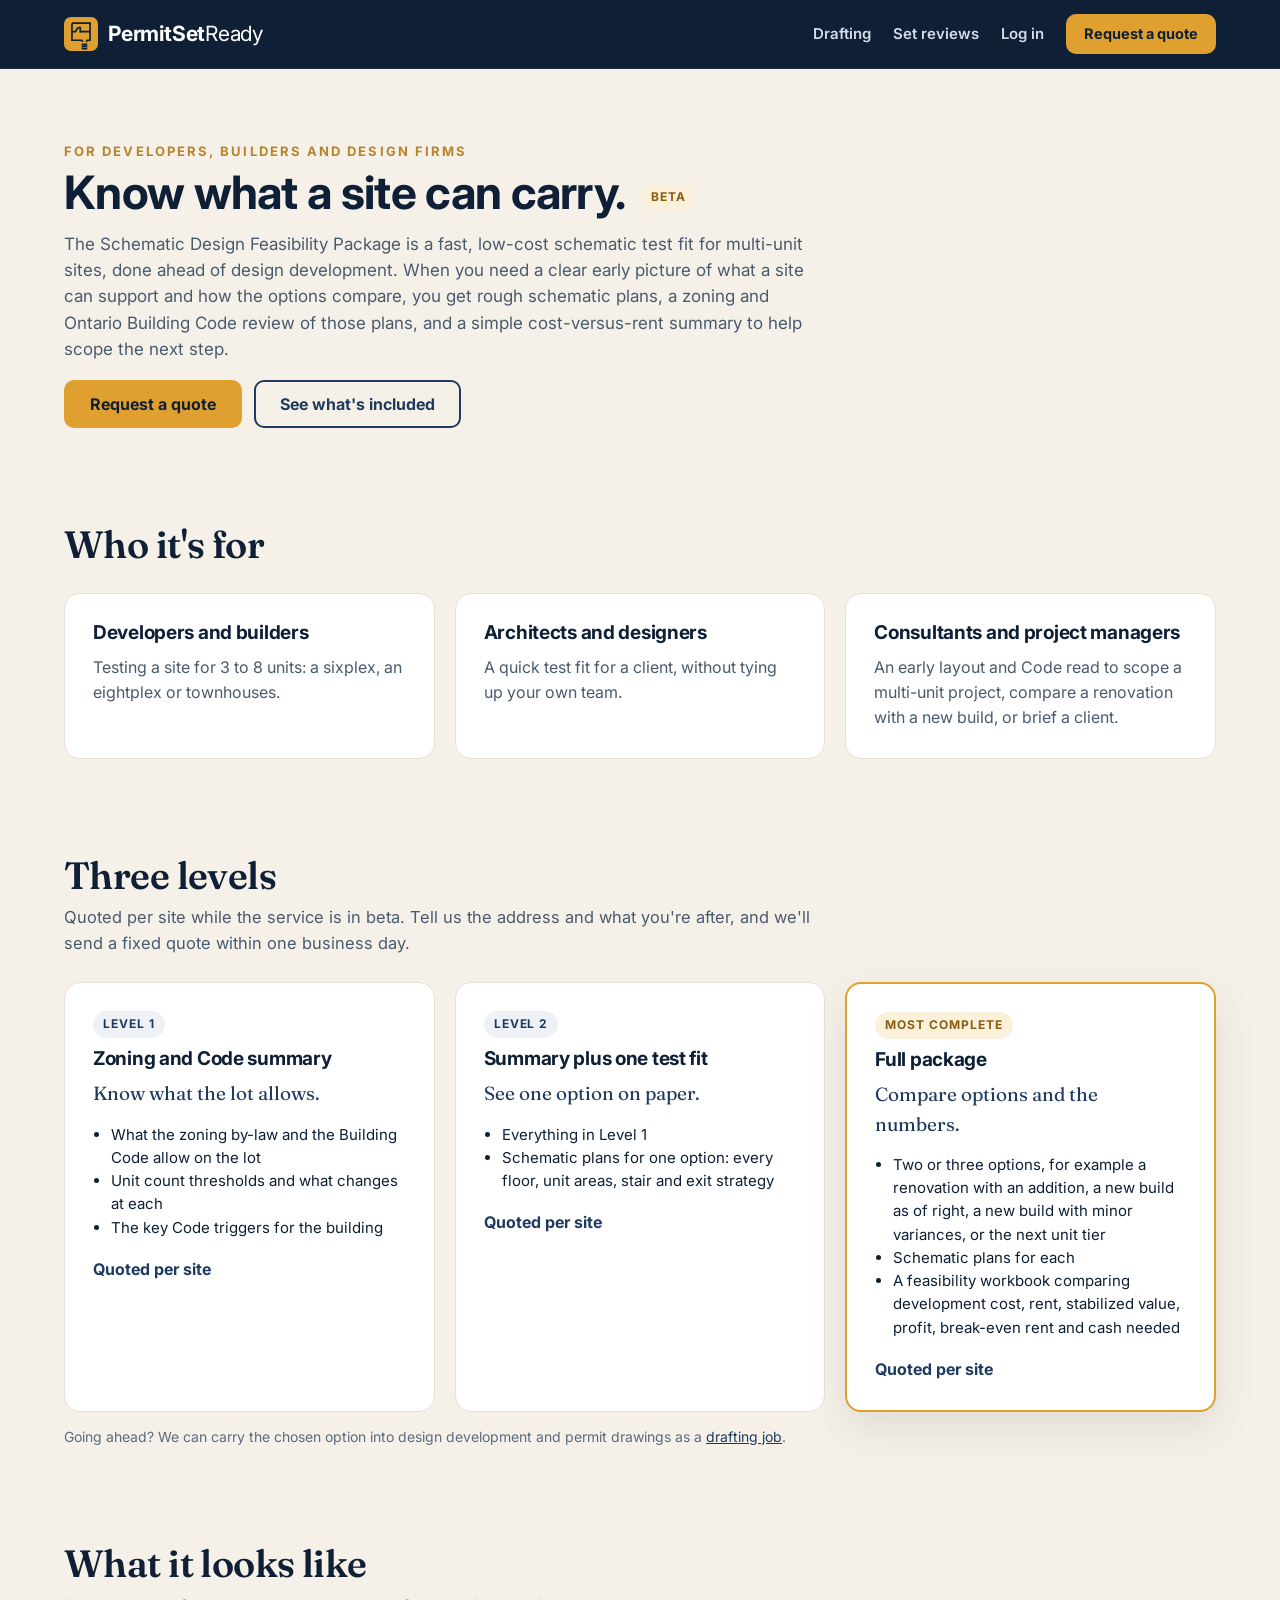
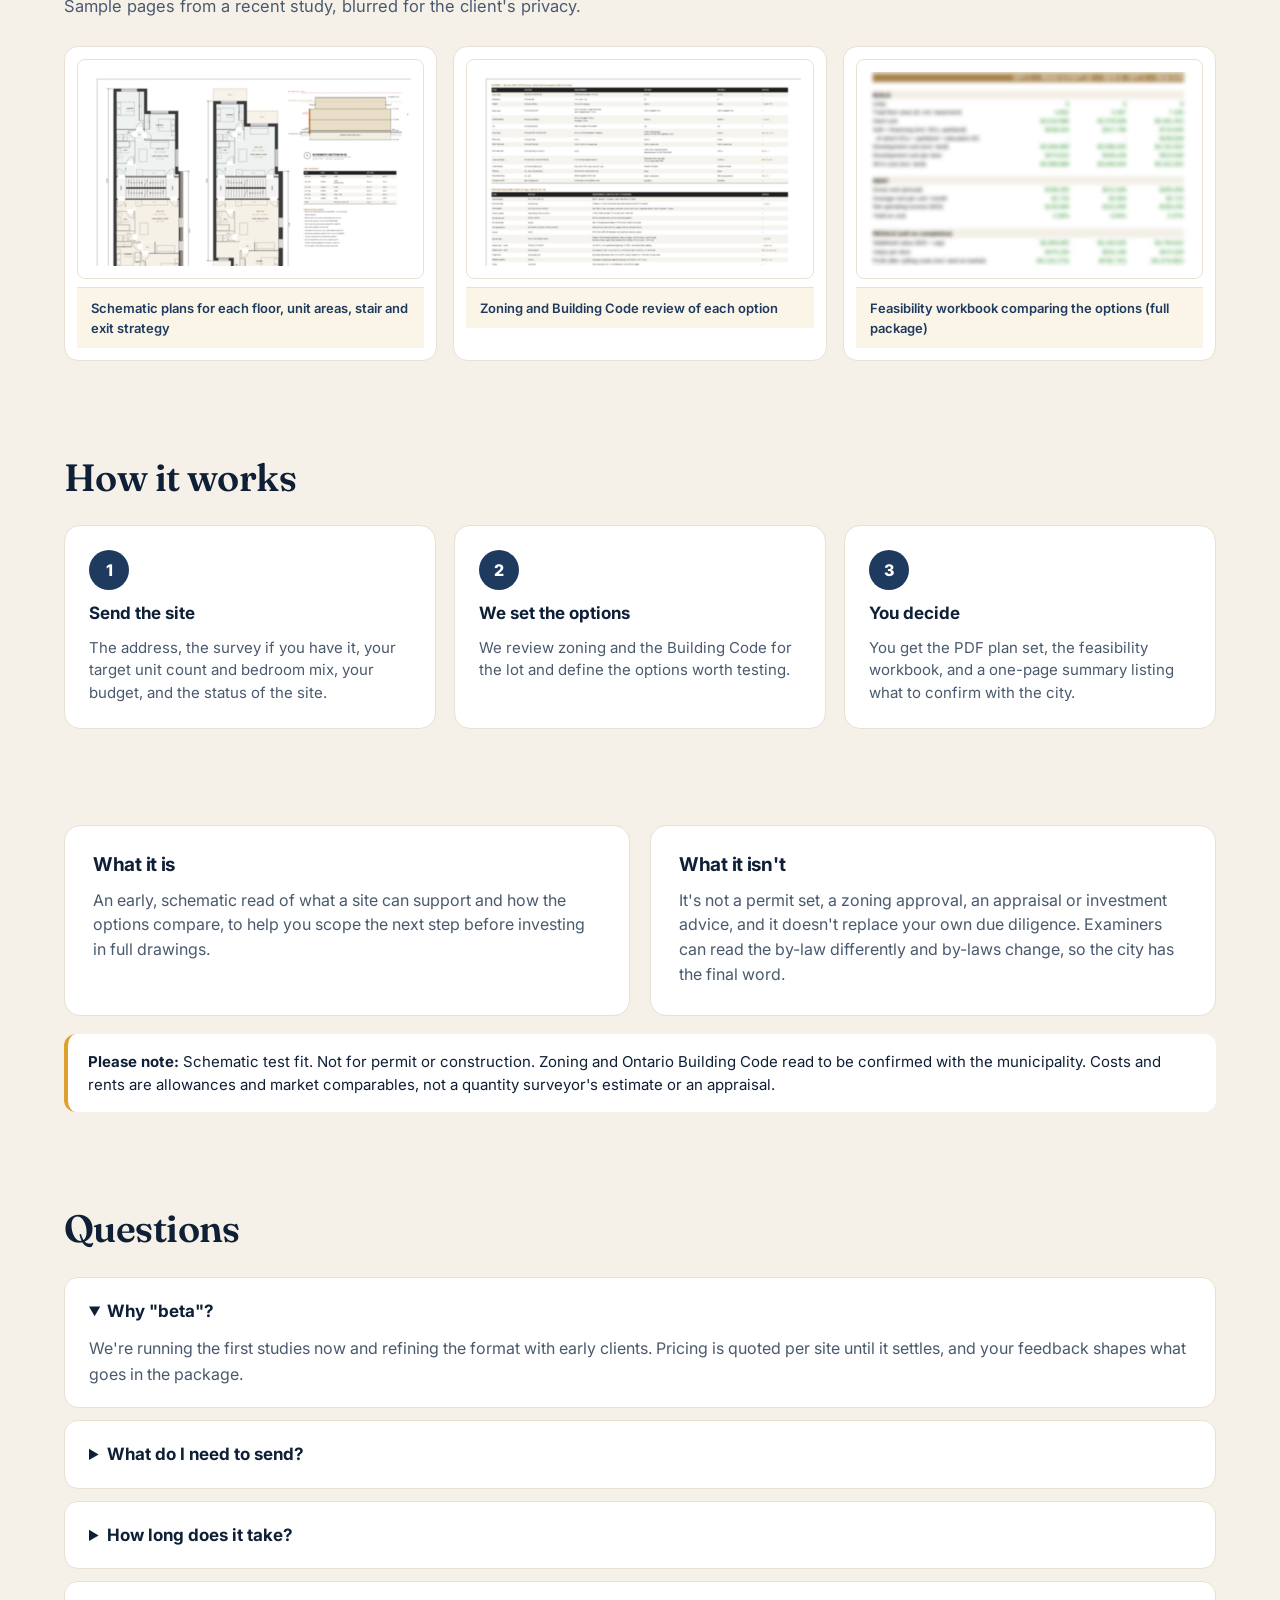
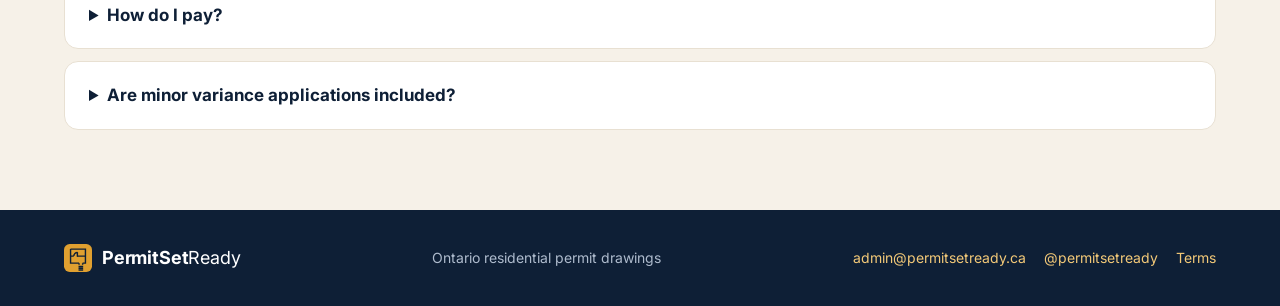
==== commit fd829090: "Spell out Schematic Design (was SD) on the site and booking form Co-Authored-By: Claude Opus 5.5 <no" ====
--- a/feasibility/index.html
+++ b/feasibility/index.html
@@ -3,7 +3,7 @@
 <head>
 <meta charset="utf-8">
 <meta name="viewport" content="width=device-width, initial-scale=1, viewport-fit=cover">
-<title>SD Feasibility Package (Beta)</title>
+<title>Schematic Design Feasibility Package (Beta)</title>
 <meta name="description" content="An early schematic read of what a multi-unit site can support: rough plans, a zoning and Ontario Building Code review, and a cost-versus-rent summary for 3 to 8 unit projects. For developers, builders and design firms. Beta.">
 <link rel="canonical" href="https://permitsetready.ca/feasibility/">
 <link rel="icon" href="/img/favicon.svg" type="image/svg+xml">
@@ -40,7 +40,7 @@
   <section class="wrap section">
     <p class="eyebrow">For developers, builders and design firms</p>
     <h1 style="font-size:clamp(30px,4.4vw,46px);margin:6px 0 12px;max-width:860px">Know what a site can carry. <span class="beta">Beta</span></h1>
-    <p class="muted" style="font-size:17px;max-width:740px">The SD Feasibility Package is a fast, low-cost schematic test fit for multi-unit sites, done ahead of design development. When you need a clear early picture of what a site can support and how the options compare, you get rough schematic plans, a zoning and Ontario Building Code review of those plans, and a simple cost-versus-rent summary to help scope the next step.</p>
+    <p class="muted" style="font-size:17px;max-width:740px">The Schematic Design Feasibility Package is a fast, low-cost schematic test fit for multi-unit sites, done ahead of design development. When you need a clear early picture of what a site can support and how the options compare, you get rough schematic plans, a zoning and Ontario Building Code review of those plans, and a simple cost-versus-rent summary to help scope the next step.</p>
     <div class="ctas" style="margin-top:18px"><a class="btn btn-amber" href="/start/#new/feasibility">Request a quote</a><a class="btn btn-line" href="#tiers">See what's included</a></div>
   </section>
 
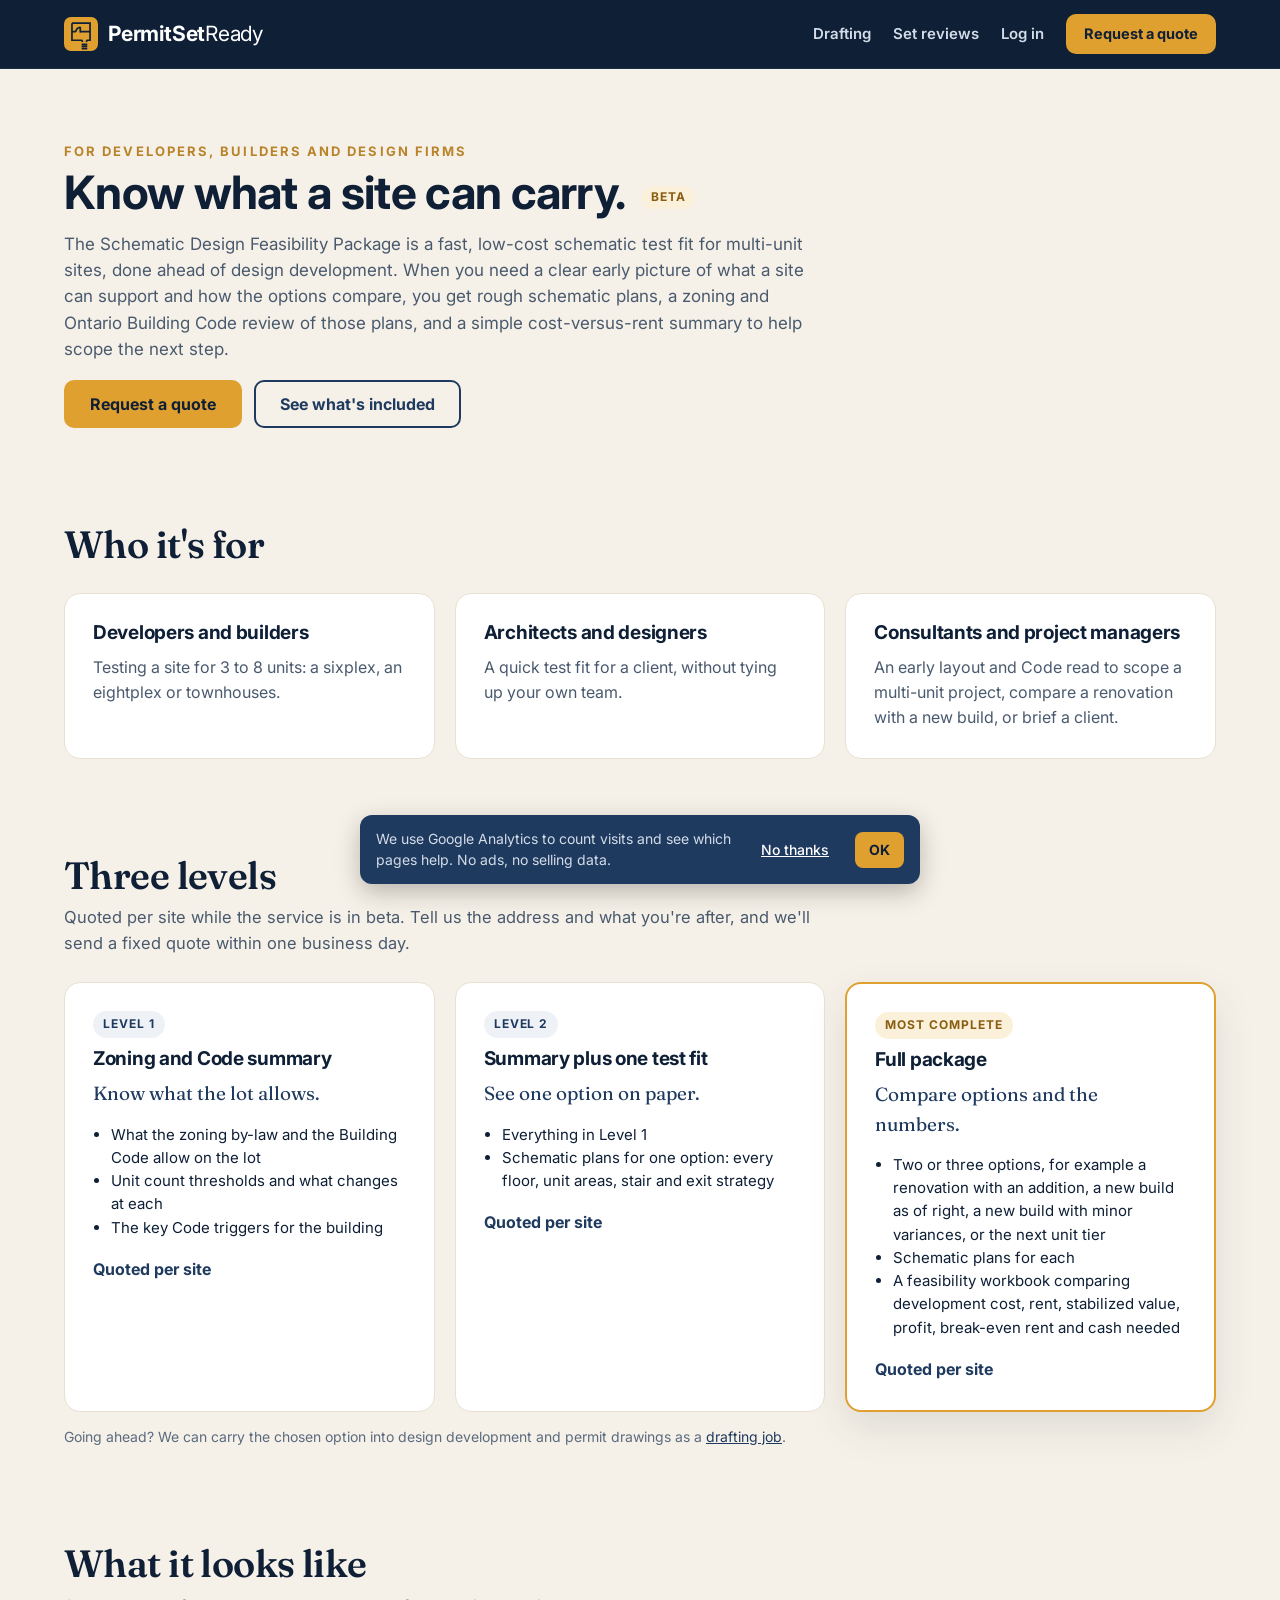
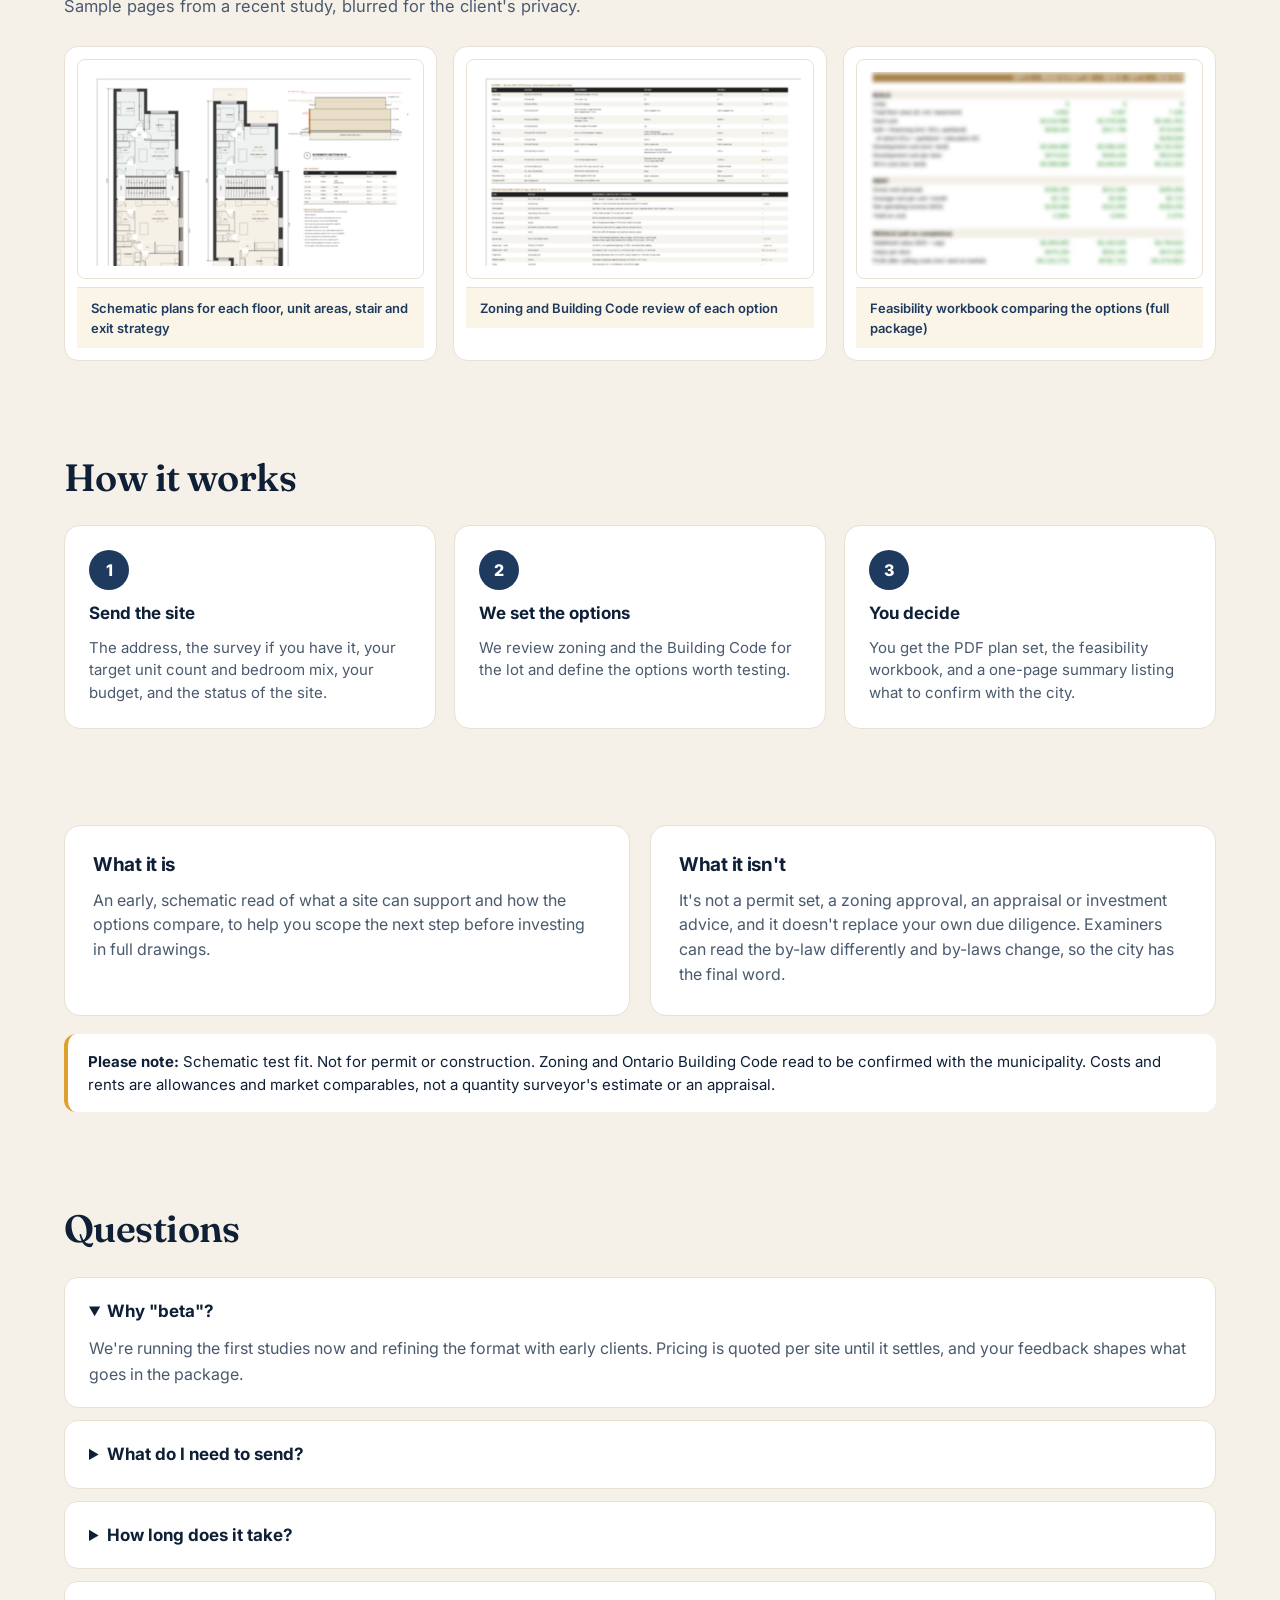
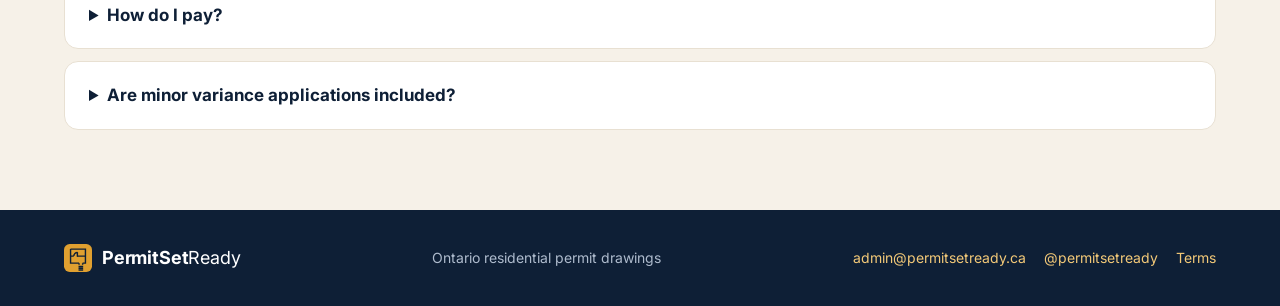
==== commit a7c7fe25: "SEO + analytics: GA4 with consent notice, Guide indexable, keyword titles, sitemap refresh Co-Author" ====
--- a/feasibility/index.html
+++ b/feasibility/index.html
@@ -3,7 +3,7 @@
 <head>
 <meta charset="utf-8">
 <meta name="viewport" content="width=device-width, initial-scale=1, viewport-fit=cover">
-<title>Schematic Design Feasibility Package (Beta)</title>
+<title>Multi-Unit Feasibility Package for Ontario Sites | PermitSetReady</title>
 <meta name="description" content="An early schematic read of what a multi-unit site can support: rough plans, a zoning and Ontario Building Code review, and a cost-versus-rent summary for 3 to 8 unit projects. For developers, builders and design firms. Beta.">
 <link rel="canonical" href="https://permitsetready.ca/feasibility/">
 <link rel="icon" href="/img/favicon.svg" type="image/svg+xml">
@@ -19,6 +19,7 @@
   .beta{display:inline-block;margin-left:8px;padding:3px 9px;border-radius:999px;background:var(--amber-soft);color:#8A5E12;font:700 12px/1.4 Inter,sans-serif;letter-spacing:.08em;text-transform:uppercase;vertical-align:middle}
   .disc{border-left:4px solid var(--amber);background:#fff;border-radius:12px;padding:16px 20px;font-size:15px}
 </style>
+<script src="/assets/analytics.js" defer></script>
 </head>
 <body>
 <header class="site-header">
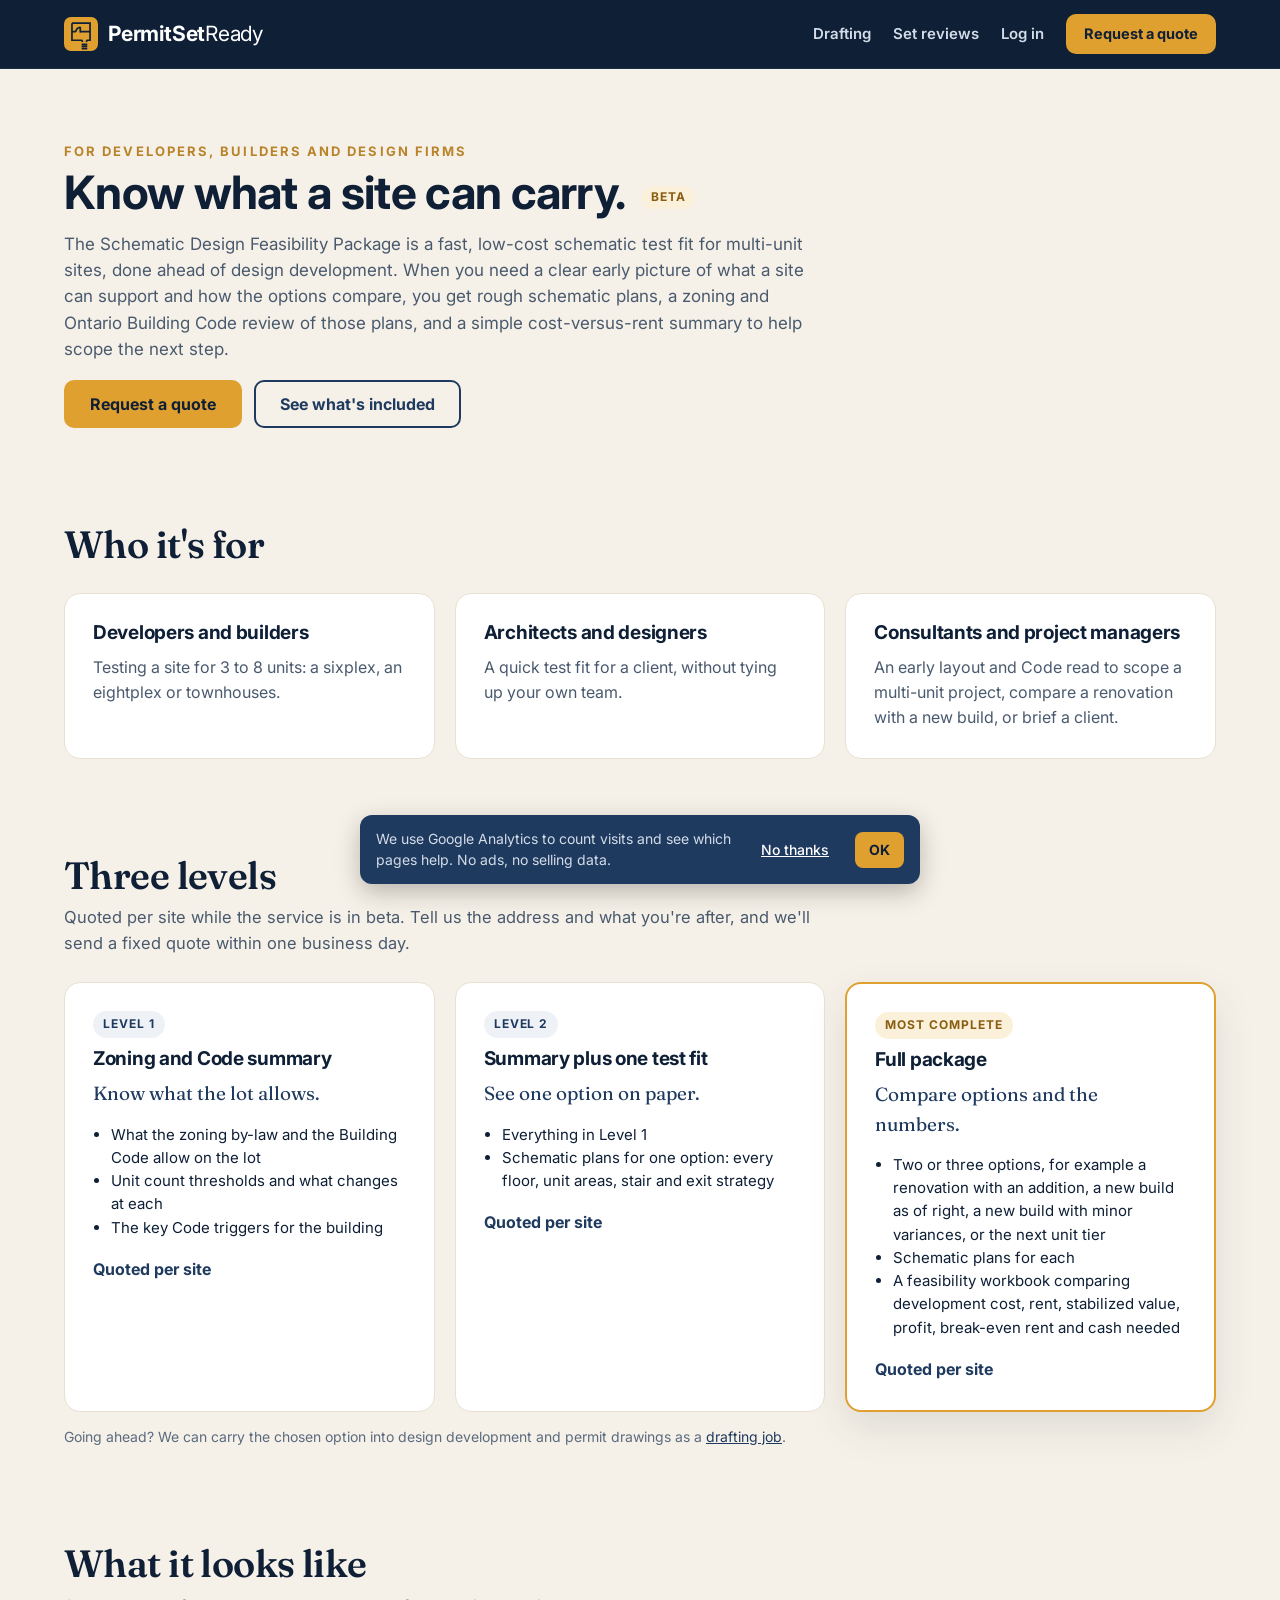
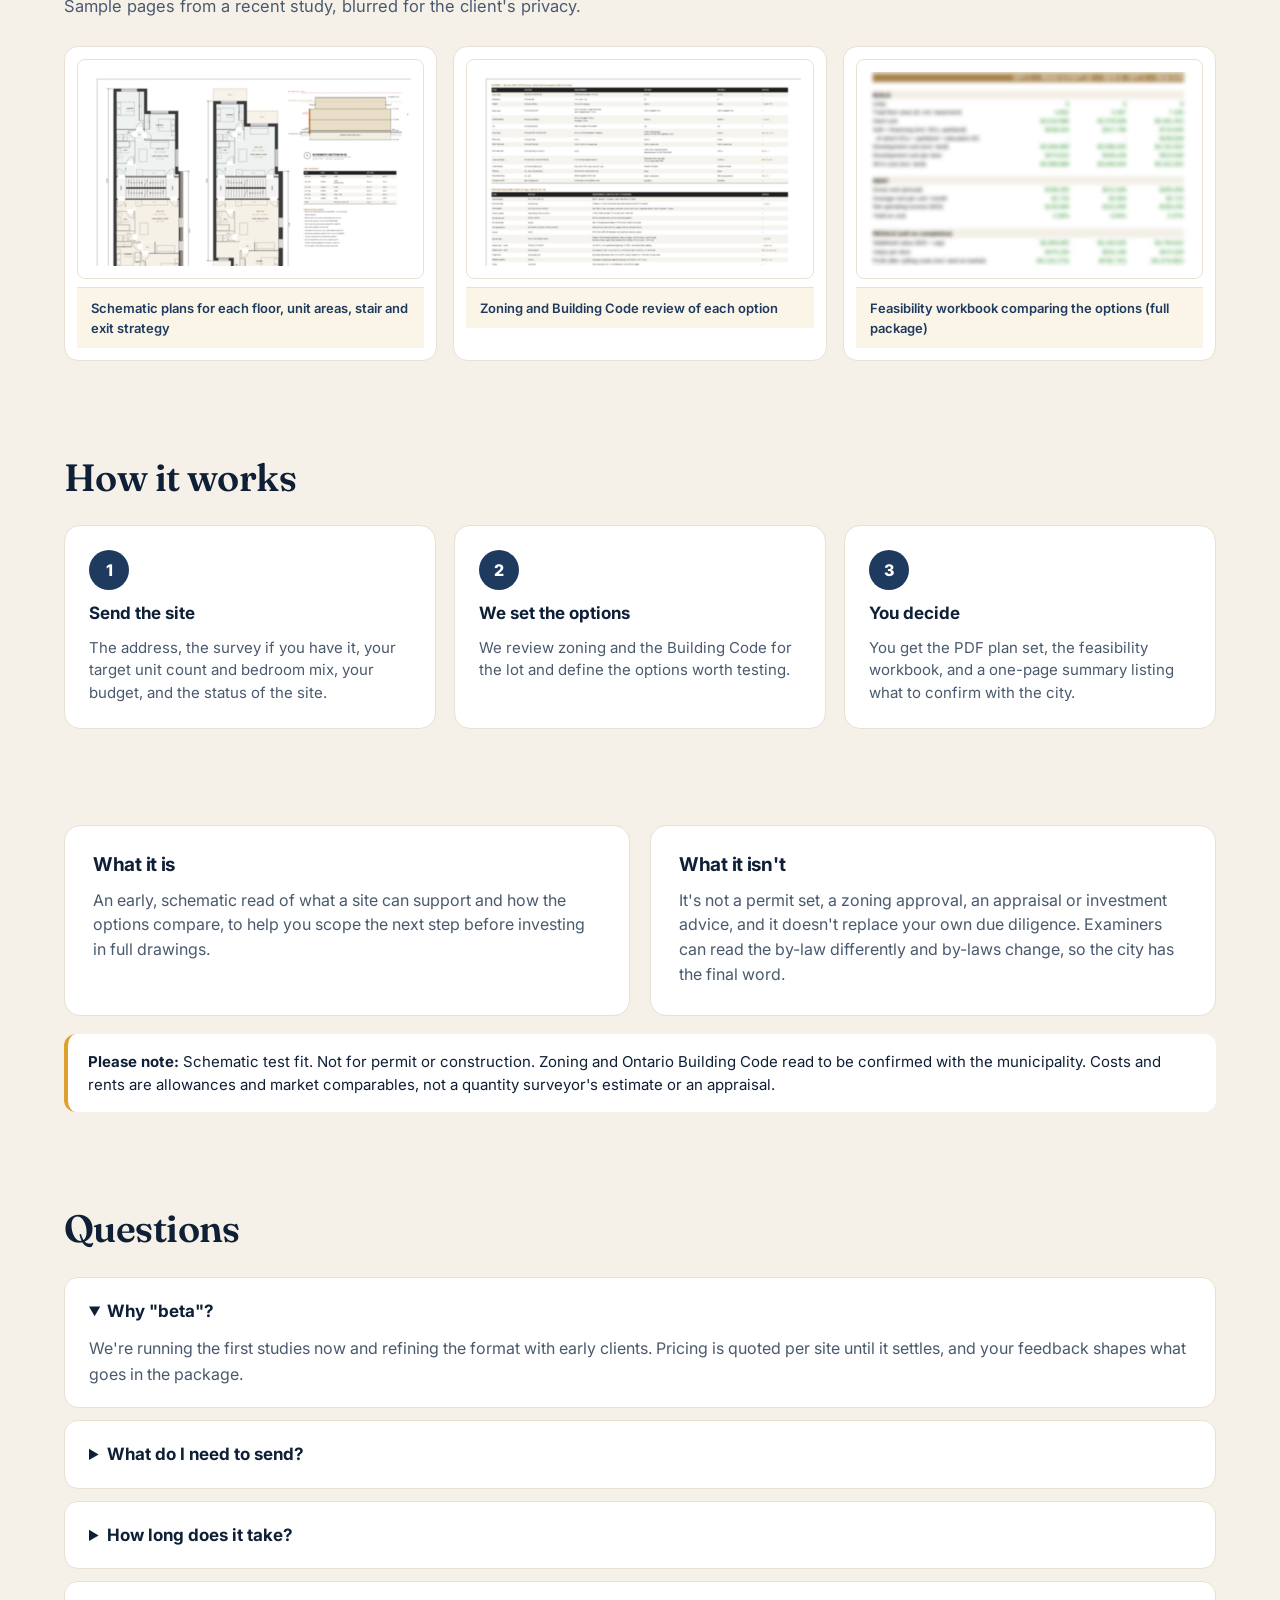
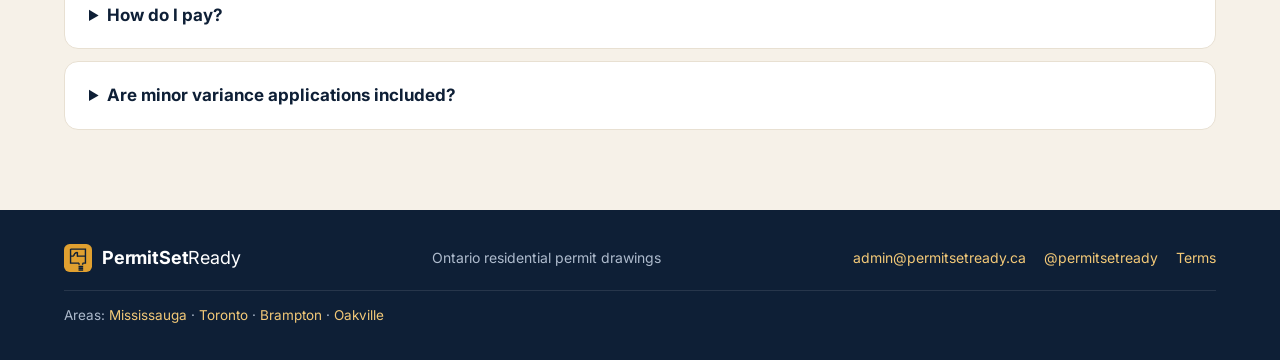
==== commit 92f06b9e: "City landing pages (Mississauga, Toronto, Brampton, Oakville) + footer Areas line + sitemap — pendin" ====
--- a/feasibility/index.html
+++ b/feasibility/index.html
@@ -130,6 +130,7 @@
     <a class="logo" href="/"><img src="/img/logo-icon-amber.svg" alt="" width="28" height="28"><span><b>PermitSet</b>Ready</span></a>
     <span>Ontario residential permit drawings</span>
     <span class="links"><a href="mailto:admin@permitsetready.ca">admin@permitsetready.ca</a><a href="https://instagram.com/permitsetready" rel="noopener" target="_blank">@permitsetready</a><a href="/terms/">Terms</a></span>
+    <span class="areas">Areas: <a href="/permit-drawings/mississauga/">Mississauga</a> · <a href="/permit-drawings/toronto/">Toronto</a> · <a href="/permit-drawings/brampton/">Brampton</a> · <a href="/permit-drawings/oakville/">Oakville</a></span>
   </div>
 </footer>
 </body>
--- a/assets/site.css
+++ b/assets/site.css
@@ -183,3 +183,4 @@
 .site-footer .logo span{font-size:18px} .site-footer .logo img{width:28px;height:28px}
 .sr-only{position:absolute;width:1px;height:1px;padding:0;margin:-1px;overflow:hidden;clip:rect(0,0,0,0);white-space:nowrap;border:0}
 .site-footer a.logo{color:#fff}
+.site-footer .areas{flex-basis:100%;border-top:1px solid rgba(255,255,255,.1);padding-top:14px;font-size:13.5px}
